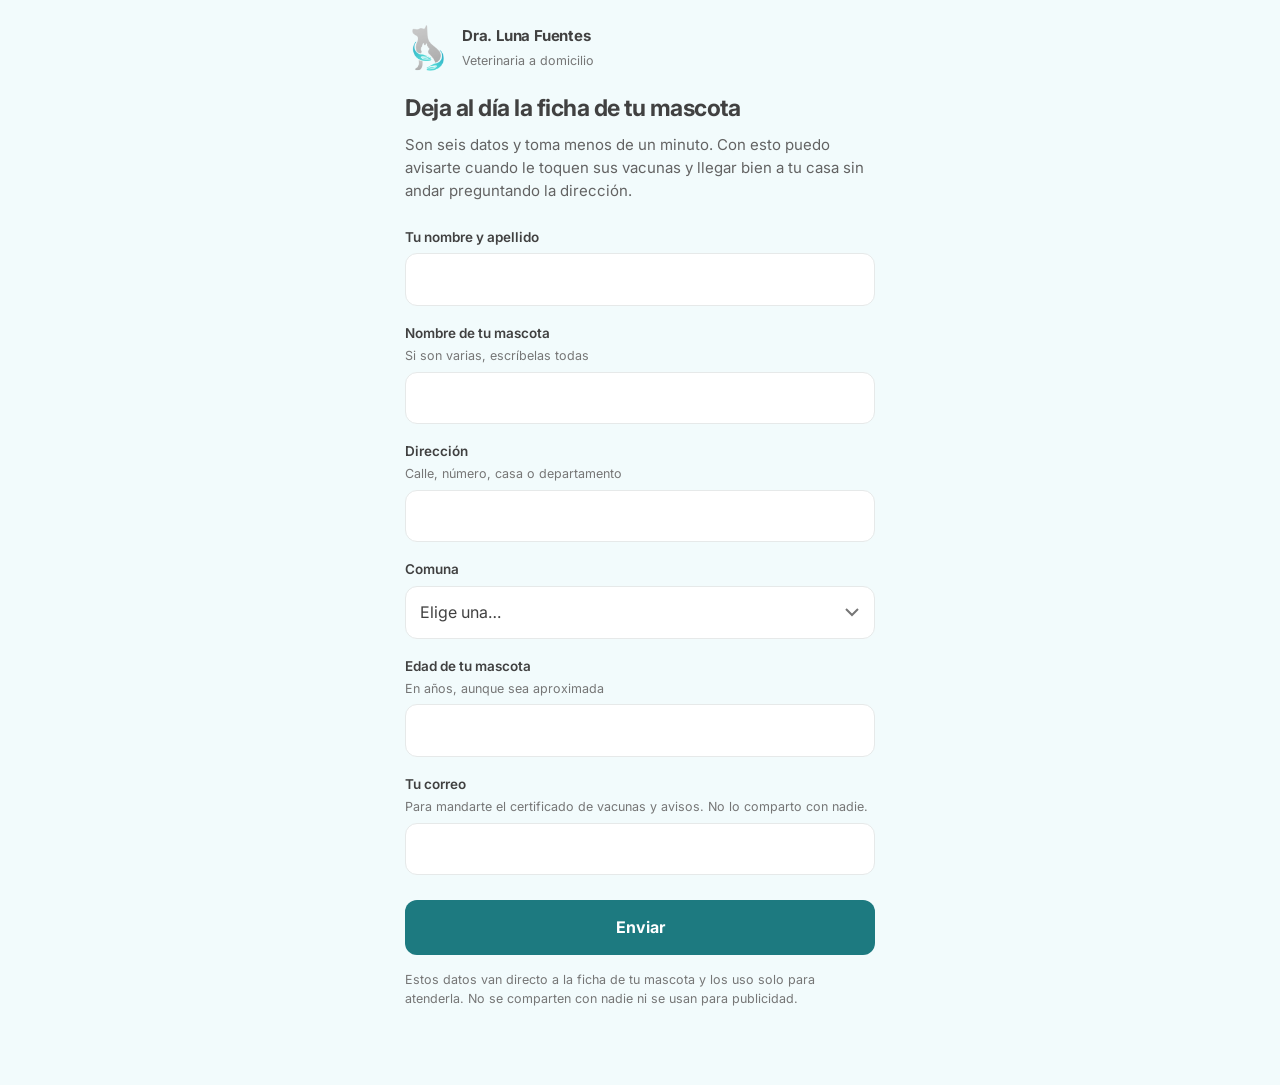
==== mis-datos.html @ 9b98c5b2 "El formulario para que los tutores dejen sus datos Luna quería mandarle a sus clientes un formulario" ====
<!DOCTYPE html>
<html lang="es">
<head>
<meta charset="utf-8">
<meta name="viewport" content="width=device-width, initial-scale=1">
<title>Actualiza los datos de tu mascota · Dra. Luna Fuentes</title>
<meta name="description" content="Deja al día la ficha de tu mascota para que la Dra. Luna Fuentes pueda avisarte cuando le toquen sus vacunas.">
<!-- Es una página privada entre Luna y sus tutores: no tiene por qué salir en Google. -->
<meta name="robots" content="noindex">
<link rel="icon" href="assets/favicon.png" type="image/png">
<link rel="preconnect" href="https://fonts.googleapis.com">
<link rel="preconnect" href="https://fonts.gstatic.com" crossorigin>
<link href="https://fonts.googleapis.com/css2?family=Inter:wght@400;500;600;700&display=swap" rel="stylesheet">
<style>
  :root{
    --marca-400:#45c9d0; --marca-700:#1d7a80; --marca-800:#166268;
    --marca-50:#f2fbfc; --marca-100:#e0f6f7;
    --gray-200:#e6e9e9; --gray-400:#bbbbbb; --gray-700:#636363;
    --ink:#414141; --muted:#767676; --danger:#c0392b;
  }
  *{box-sizing:border-box}
  body{
    margin:0; background:var(--marca-50); color:var(--ink);
    font-family:'Inter',-apple-system,BlinkMacSystemFont,'Segoe UI',Roboto,Helvetica,Arial,sans-serif;
    font-size:16px; line-height:1.55;
    padding:24px 18px 64px;
  }
  .hoja{max-width:470px;margin:0 auto}

  .marca{display:flex;align-items:center;gap:11px;margin-bottom:22px}
  .marca img{width:46px;height:46px;object-fit:contain}
  .marca b{display:block;font-size:15px;font-weight:700;letter-spacing:-.2px}
  .marca span{font-size:12.5px;color:var(--muted)}

  h1{font-size:23px;line-height:1.25;font-weight:700;letter-spacing:-.5px;margin:0 0 10px}
  .bajada{margin:0 0 24px;color:var(--gray-700);font-size:15px}

  .campo{margin-bottom:17px}
  label{display:block;font-size:13.5px;font-weight:600;margin-bottom:6px}
  .ayuda{display:block;font-weight:400;font-size:12.5px;color:var(--muted);margin-top:2px}
  input,select{
    width:100%; padding:13px 14px; font:inherit; font-size:16px;
    border:1.5px solid var(--gray-200); border-radius:12px; background:#fff;
    color:var(--ink); -webkit-appearance:none; appearance:none;
  }
  select{background-image:url("data:image/svg+xml;utf8,<svg xmlns='http://www.w3.org/2000/svg' width='14' height='9'><path d='M1 1l6 6 6-6' fill='none' stroke='%23767676' stroke-width='2'/></svg>");
    background-repeat:no-repeat;background-position:right 15px center}
  input:focus,select:focus{outline:none;border-color:var(--marca-400);
    box-shadow:0 0 0 3px var(--marca-100)}
  /* Trampa para robots: una persona nunca la ve, un programa la llena. */
  .trampa{position:absolute;left:-9999px;width:1px;height:1px;overflow:hidden}

  button{
    width:100%; margin-top:8px; padding:15px; border:none; border-radius:12px;
    background:var(--marca-700); color:#fff; font:inherit; font-size:16px;
    font-weight:700; cursor:pointer;
  }
  button:hover{background:var(--marca-800)}
  button:disabled{background:var(--gray-400);cursor:default}

  .aviso{margin-top:16px;font-size:12.5px;color:var(--muted);line-height:1.5}
  .error{margin-top:14px;padding:12px 14px;border-radius:11px;
    background:#fdeceb;color:var(--danger);font-size:13.5px}

  .listo{text-align:center;padding:40px 20px}
  .listo .tic{font-size:44px;line-height:1;margin-bottom:14px}
  .listo h2{font-size:21px;font-weight:700;margin:0 0 8px;letter-spacing:-.3px}
  .listo p{margin:0;color:var(--gray-700);font-size:15px}
  .listo a{display:inline-block;margin-top:22px;color:var(--marca-700);
    font-weight:700;font-size:14.5px;text-decoration:none}

  [hidden]{display:none!important}
</style>
</head>
<body>
<main class="hoja">

  <div class="marca">
    <img src="assets/logo-mark.png" alt="">
    <div>
      <b>Dra. Luna Fuentes</b>
      <span>Veterinaria a domicilio</span>
    </div>
  </div>

  <form id="formulario">
    <h1>Deja al día la ficha de tu mascota</h1>
    <p class="bajada">
      Son seis datos y toma menos de un minuto. Con esto puedo avisarte cuando
      le toquen sus vacunas y llegar bien a tu casa sin andar preguntando la
      dirección.
    </p>

    <div class="campo">
      <label for="tutor">Tu nombre y apellido</label>
      <input id="tutor" name="tutor" type="text" autocomplete="name" required>
    </div>

    <div class="campo">
      <label for="mascota">Nombre de tu mascota
        <span class="ayuda">Si son varias, escríbelas todas</span>
      </label>
      <input id="mascota" name="mascota" type="text" required>
    </div>

    <div class="campo">
      <label for="direccion">Dirección
        <span class="ayuda">Calle, número, casa o departamento</span>
      </label>
      <input id="direccion" name="direccion" type="text" autocomplete="street-address" required>
    </div>

    <div class="campo">
      <label for="comuna">Comuna</label>
      <select id="comuna" name="comuna" required>
        <option value="">Elige una…</option>
        <option>Lo Barnechea</option>
        <option>Vitacura</option>
        <option>Las Condes</option>
        <option>Colina</option>
        <option>Chicureo</option>
        <option>Viña del Mar</option>
        <option>Reñaca</option>
        <option>Concón</option>
        <option>Quilpué</option>
        <option>Otra</option>
      </select>
    </div>

    <div class="campo">
      <label for="edad">Edad de tu mascota
        <span class="ayuda">En años, aunque sea aproximada</span>
      </label>
      <input id="edad" name="edad" type="text" inputmode="numeric">
    </div>

    <div class="campo">
      <label for="email">Tu correo
        <span class="ayuda">Para mandarte el certificado de vacunas y avisos. No lo comparto con nadie.</span>
      </label>
      <input id="email" name="email" type="email" autocomplete="email">
    </div>

    <div class="trampa" aria-hidden="true">
      <label for="sitio">No llenar</label>
      <input id="sitio" name="sitio" type="text" tabindex="-1" autocomplete="off">
    </div>

    <button id="enviar" type="submit">Enviar</button>
    <div id="error" class="error" hidden></div>

    <p class="aviso">
      Estos datos van directo a la ficha de tu mascota y los uso solo para
      atenderla. No se comparten con nadie ni se usan para publicidad.
    </p>
  </form>

  <div id="listo" class="listo" hidden>
    <div class="tic">🐾</div>
    <h2>¡Listo, gracias!</h2>
    <p>Ya quedó anotado. Si necesito algo más, te escribo por WhatsApp.</p>
    <a href="https://wa.me/56984491087">Escribirle a la Dra. Luna</a>
  </div>

</main>

<script>
/* ============================================================
   Las respuestas se guardan directo en Supabase.

   La clave que va acá es la pública —la misma que ya viaja en la app— y no
   abre nada por sí sola: la regla de la tabla deja INSERTAR a cualquiera y
   LEER solo a Luna con su sesión. Alguien que abra esta página puede dejar su
   respuesta, pero no puede ver ni una de las demás.

   Nada de lo que entra acá toca una ficha: queda en una bandeja aparte que
   Luna revisa y aprueba en la app.
   ============================================================ */
const SUPABASE_URL  = 'https://sdumheqocbicaikmtyou.supabase.co';
const SUPABASE_ANON = 'eyJhbGciOiJIUzI1NiIsInR5cCI6IkpXVCJ9.eyJpc3MiOiJzdXBhYmFzZSIsInJlZiI6InNkdW1oZXFvY2JpY2Fpa210eW91Iiwicm9sZSI6ImFub24iLCJpYXQiOjE3ODE1NTYzMDIsImV4cCI6MjA5NzEzMjMwMn0.RU98uCt9EzqHrAarcm_jIf1-Fo9eFMq_3G96cqZ7JAs';

const form   = document.getElementById('formulario');
const boton  = document.getElementById('enviar');
const aviso  = document.getElementById('error');
const listo  = document.getElementById('listo');

const limpiar = (v) => String(v || '').replace(/\s+/g, ' ').trim();

form.addEventListener('submit', async (e) => {
  e.preventDefault();
  aviso.hidden = true;

  // Si la trampa viene llena, no fue una persona. Se le dice que sí y no se
  // guarda nada: un robot que recibe un error vuelve a intentarlo.
  if (limpiar(form.sitio.value)) {
    form.hidden = true; listo.hidden = false;
    return;
  }

  boton.disabled = true;
  boton.textContent = 'Enviando…';

  try {
    const res = await fetch(`${SUPABASE_URL}/rest/v1/formulario_respuestas`, {
      method: 'POST',
      headers: {
        'apikey': SUPABASE_ANON,
        'Authorization': `Bearer ${SUPABASE_ANON}`,
        'Content-Type': 'application/json',
        'Prefer': 'return=minimal',
      },
      body: JSON.stringify({
        tutor:      limpiar(form.tutor.value),
        mascota:    limpiar(form.mascota.value),
        direccion:  limpiar(form.direccion.value),
        comuna:     limpiar(form.comuna.value),
        edad_anios: limpiar(form.edad.value),
        email:      limpiar(form.email.value) || null,
      }),
    });
    if (!res.ok) throw new Error(`El servidor respondió ${res.status}`);
    form.hidden = true;
    listo.hidden = false;
    window.scrollTo(0, 0);
  } catch (err) {
    aviso.hidden = false;
    aviso.textContent = 'No se pudo enviar. Revisa tu conexión y vuelve a intentarlo. '
      + 'Si sigue fallando, escríbeme por WhatsApp y lo anoto yo.';
    boton.disabled = false;
    boton.textContent = 'Enviar';
  }
});
</script>
</body>
</html>
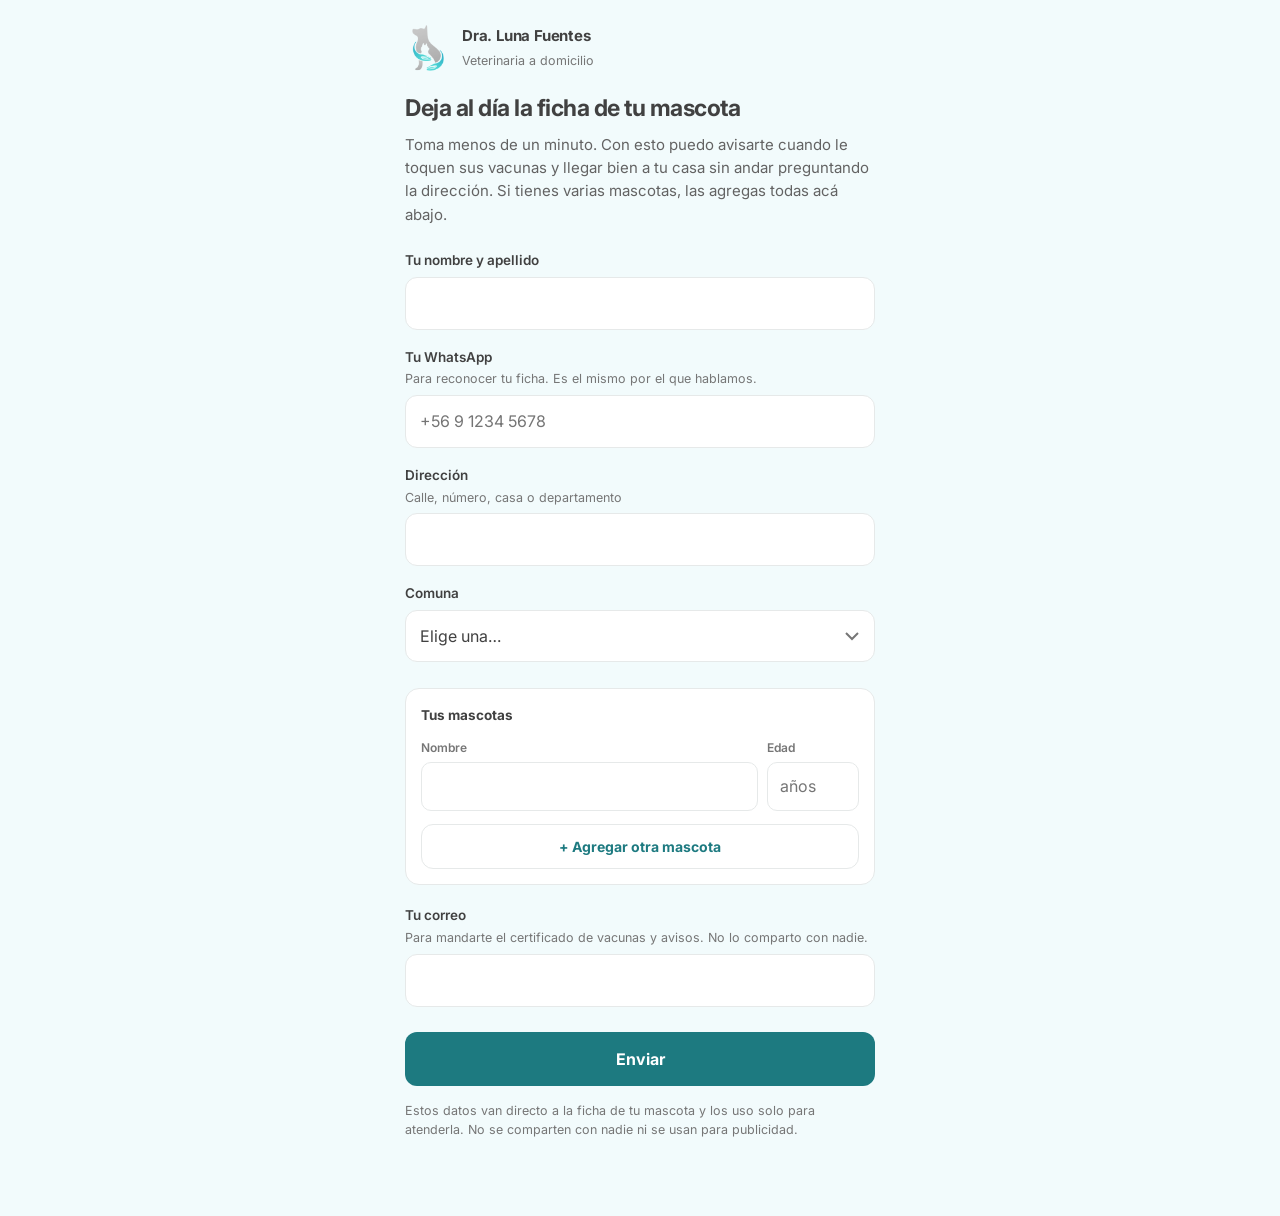
==== commit f71c8d54: "El teléfono vuelve, y una fila por mascota Dos cosas que Luna encontró probándolo con el WhatsApp de" ====
--- a/mis-datos.html
+++ b/mis-datos.html
@@ -58,6 +58,19 @@
   button:hover{background:var(--marca-800)}
   button:disabled{background:var(--gray-400);cursor:default}
 
+  .grupo{margin:26px 0 20px;padding:16px 15px 15px;background:#fff;
+    border:1.5px solid var(--gray-200);border-radius:14px}
+  .grupoTitulo{font-size:13.5px;font-weight:700;margin-bottom:13px}
+  .mascota{display:grid;grid-template-columns:1fr 92px;gap:9px;margin-bottom:11px}
+  .mascota label{font-size:12px;font-weight:600;color:var(--muted);margin-bottom:4px}
+  .mascota input{padding:11px 12px;border-radius:10px}
+  .mascota .quitar{grid-column:1/-1;justify-self:start;border:none;background:none;
+    color:var(--muted);font:inherit;font-size:12.5px;font-weight:600;
+    cursor:pointer;padding:0;margin:-4px 0 4px;width:auto}
+  .secundario{background:#fff;color:var(--marca-700);
+    border:1.5px solid var(--gray-200);font-size:14px;padding:11px;margin-top:2px}
+  .secundario:hover{background:var(--marca-50)}
+
   .aviso{margin-top:16px;font-size:12.5px;color:var(--muted);line-height:1.5}
   .error{margin-top:14px;padding:12px 14px;border-radius:11px;
     background:#fdeceb;color:var(--danger);font-size:13.5px}
@@ -86,9 +99,9 @@
   <form id="formulario">
     <h1>Deja al día la ficha de tu mascota</h1>
     <p class="bajada">
-      Son seis datos y toma menos de un minuto. Con esto puedo avisarte cuando
-      le toquen sus vacunas y llegar bien a tu casa sin andar preguntando la
-      dirección.
+      Toma menos de un minuto. Con esto puedo avisarte cuando le toquen sus
+      vacunas y llegar bien a tu casa sin andar preguntando la dirección.
+      Si tienes varias mascotas, las agregas todas acá abajo.
     </p>
 
     <div class="campo">
@@ -97,10 +110,11 @@
     </div>
 
     <div class="campo">
-      <label for="mascota">Nombre de tu mascota
-        <span class="ayuda">Si son varias, escríbelas todas</span>
+      <label for="telefono">Tu WhatsApp
+        <span class="ayuda">Para reconocer tu ficha. Es el mismo por el que hablamos.</span>
       </label>
-      <input id="mascota" name="mascota" type="text" required>
+      <input id="telefono" name="telefono" type="tel" inputmode="tel"
+        autocomplete="tel" placeholder="+56 9 1234 5678" required>
     </div>
 
     <div class="campo">
@@ -127,11 +141,10 @@
       </select>
     </div>
 
-    <div class="campo">
-      <label for="edad">Edad de tu mascota
-        <span class="ayuda">En años, aunque sea aproximada</span>
-      </label>
-      <input id="edad" name="edad" type="text" inputmode="numeric">
+    <div class="grupo">
+      <div class="grupoTitulo">Tus mascotas</div>
+      <div id="mascotas"></div>
+      <button type="button" id="agregar" class="secundario">+ Agregar otra mascota</button>
     </div>
 
     <div class="campo">
@@ -180,6 +193,36 @@
 const SUPABASE_ANON = 'eyJhbGciOiJIUzI1NiIsInR5cCI6IkpXVCJ9.eyJpc3MiOiJzdXBhYmFzZSIsInJlZiI6InNkdW1oZXFvY2JpY2Fpa210eW91Iiwicm9sZSI6ImFub24iLCJpYXQiOjE3ODE1NTYzMDIsImV4cCI6MjA5NzEzMjMwMn0.RU98uCt9EzqHrAarcm_jIf1-Fo9eFMq_3G96cqZ7JAs';
 
 const form   = document.getElementById('formulario');
+const cajaMascotas = document.getElementById('mascotas');
+
+/* Una fila por mascota, no un campo donde escribirlas todas. Luna tiene una
+   tutora con siete: si el nombre y la edad no van juntos, la edad no significa
+   nada. Cada mascota se guarda como su propia respuesta, con los mismos datos
+   del tutor, y todas comparten un "lote" para que se vean juntas al revisar. */
+const filaMascota = (primera) => {
+  const fila = document.createElement('div');
+  fila.className = 'mascota';
+  fila.innerHTML =
+    `<div>
+       <label>Nombre</label>
+       <input type="text" class="nombreMascota" ${primera ? 'required' : ''}>
+     </div>
+     <div>
+       <label>Edad</label>
+       <input type="text" class="edadMascota" inputmode="numeric" placeholder="años">
+     </div>`
+    + (primera ? '' : '<button type="button" class="quitar">Quitar</button>');
+  const quitar = fila.querySelector('.quitar');
+  if (quitar) quitar.onclick = () => fila.remove();
+  return fila;
+};
+
+cajaMascotas.appendChild(filaMascota(true));
+document.getElementById('agregar').onclick = () => {
+  cajaMascotas.appendChild(filaMascota(false));
+  cajaMascotas.lastChild.querySelector('.nombreMascota').focus();
+};
+
 const boton  = document.getElementById('enviar');
 const aviso  = document.getElementById('error');
 const listo  = document.getElementById('listo');
@@ -197,8 +240,31 @@
     return;
   }
 
+  const mascotas = [...cajaMascotas.querySelectorAll('.mascota')]
+    .map(f => ({
+      mascota:    limpiar(f.querySelector('.nombreMascota').value),
+      edad_anios: limpiar(f.querySelector('.edadMascota').value) || null,
+    }))
+    .filter(m => m.mascota);
+
+  if (mascotas.length === 0) {
+    aviso.hidden = false;
+    aviso.textContent = 'Escribe al menos el nombre de una mascota.';
+    return;
+  }
+
   boton.disabled = true;
   boton.textContent = 'Enviando…';
+
+  const comun = {
+    tutor:     limpiar(form.tutor.value),
+    telefono:  limpiar(form.telefono.value),
+    direccion: limpiar(form.direccion.value),
+    comuna:    limpiar(form.comuna.value),
+    email:     limpiar(form.email.value) || null,
+    // Las mascotas de una misma persona llegan marcadas con el mismo lote.
+    lote:      `${Date.now()}-${Math.random().toString(36).slice(2, 8)}`,
+  };
 
   try {
     const res = await fetch(`${SUPABASE_URL}/rest/v1/formulario_respuestas`, {
@@ -209,14 +275,7 @@
         'Content-Type': 'application/json',
         'Prefer': 'return=minimal',
       },
-      body: JSON.stringify({
-        tutor:      limpiar(form.tutor.value),
-        mascota:    limpiar(form.mascota.value),
-        direccion:  limpiar(form.direccion.value),
-        comuna:     limpiar(form.comuna.value),
-        edad_anios: limpiar(form.edad.value),
-        email:      limpiar(form.email.value) || null,
-      }),
+      body: JSON.stringify(mascotas.map(m => ({ ...comun, ...m }))),
     });
     if (!res.ok) throw new Error(`El servidor respondió ${res.status}`);
     form.hidden = true;
